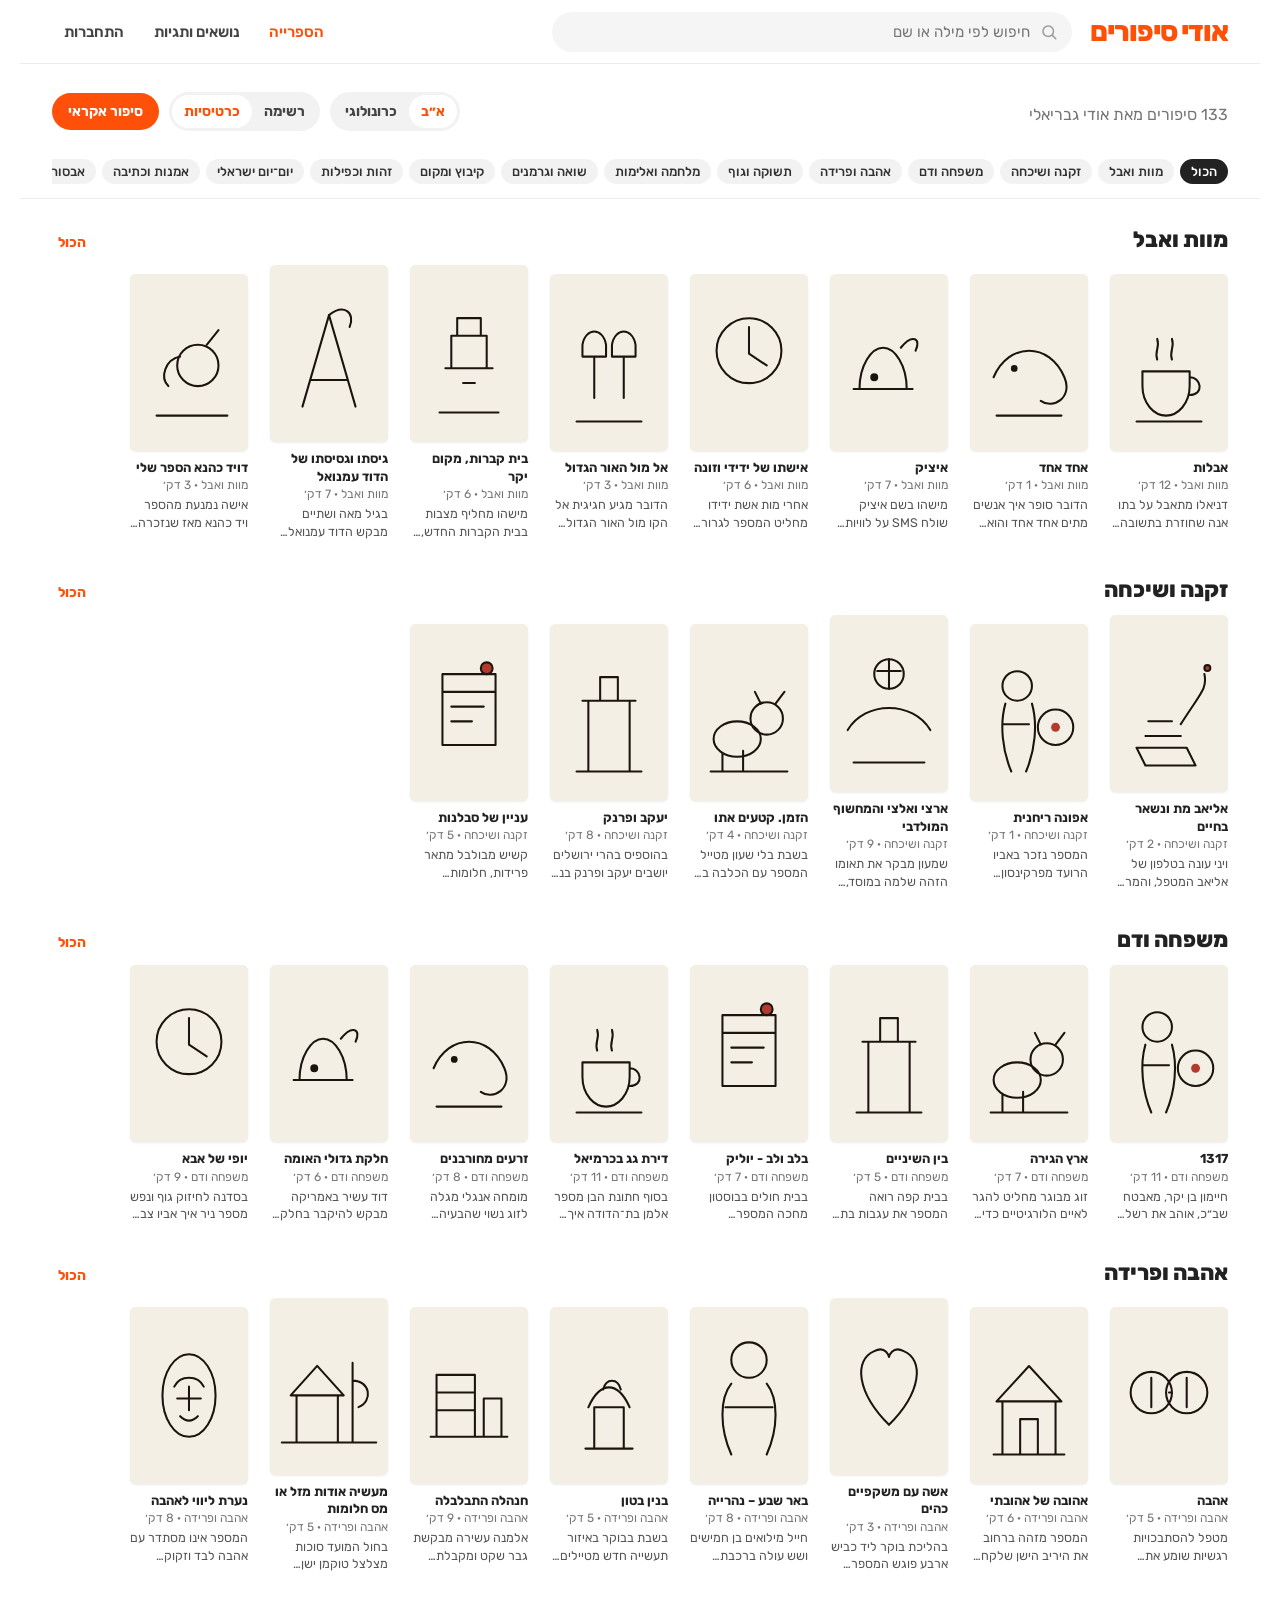
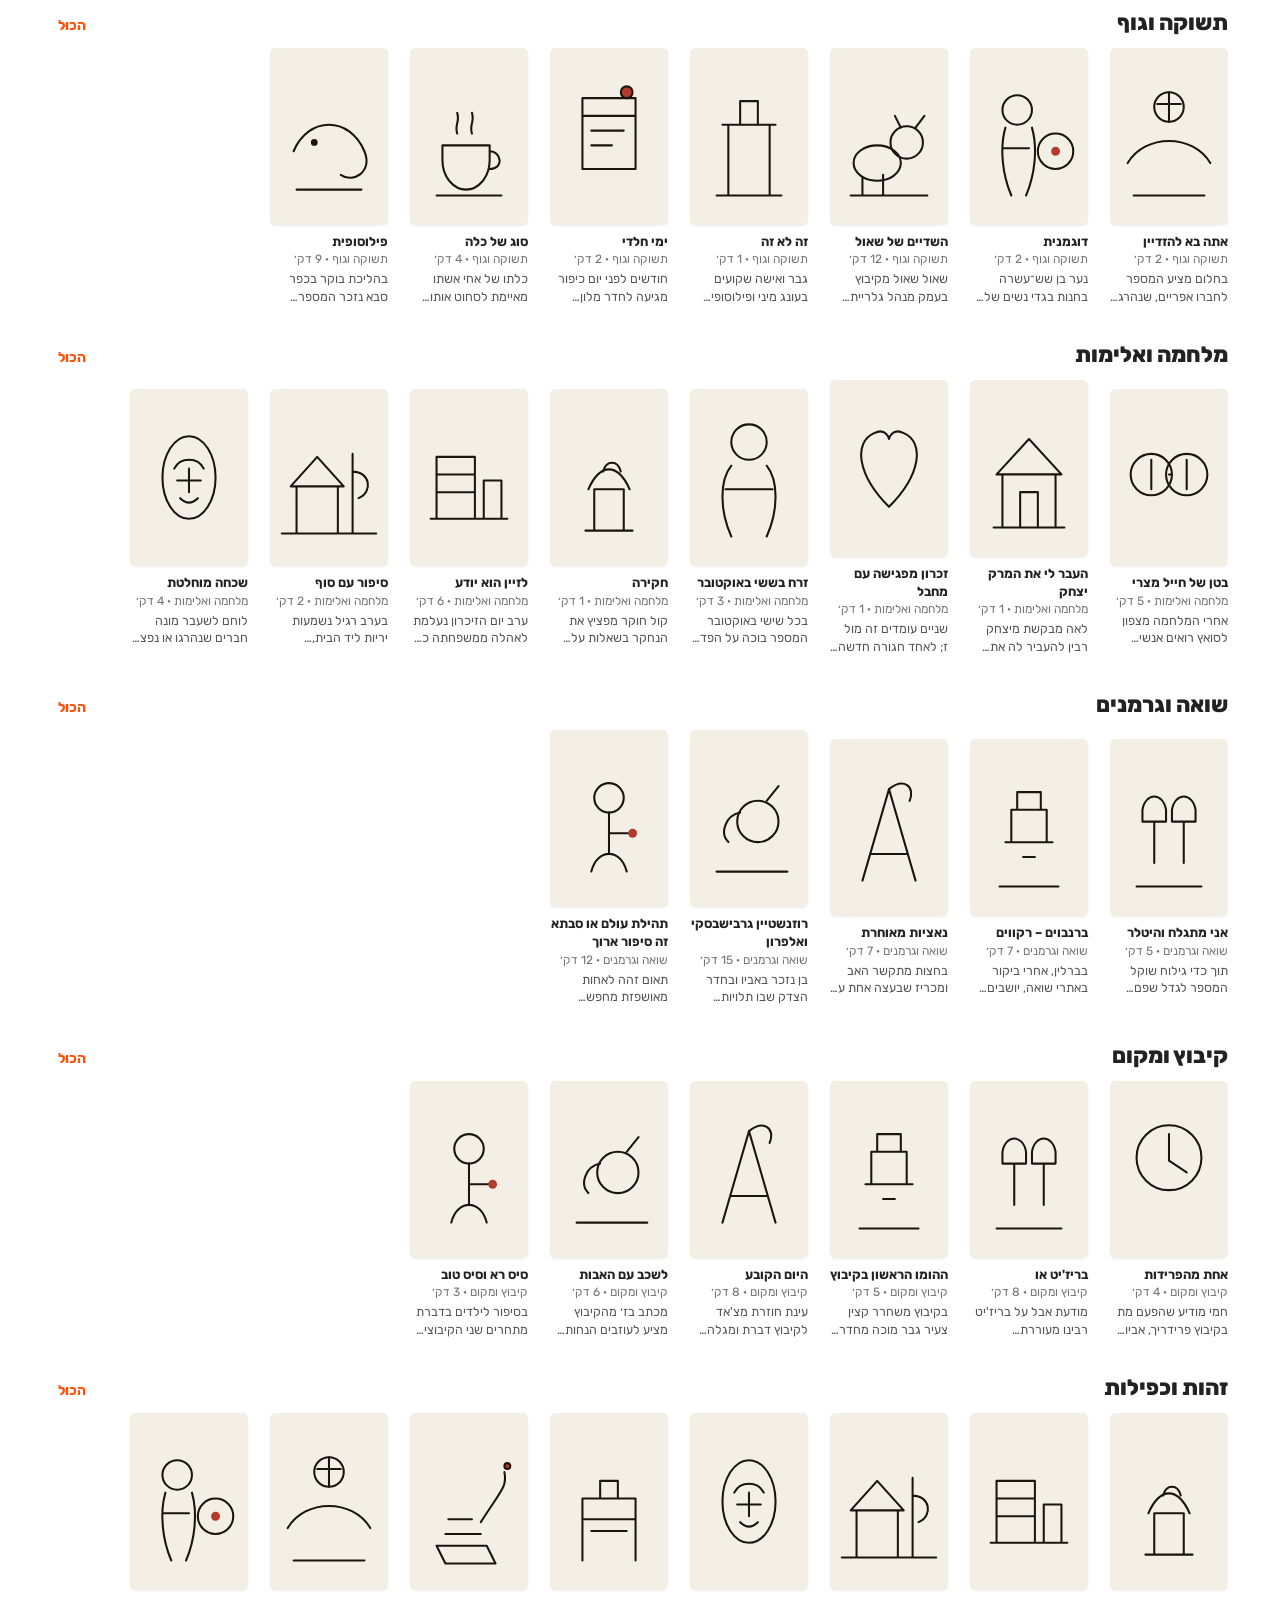
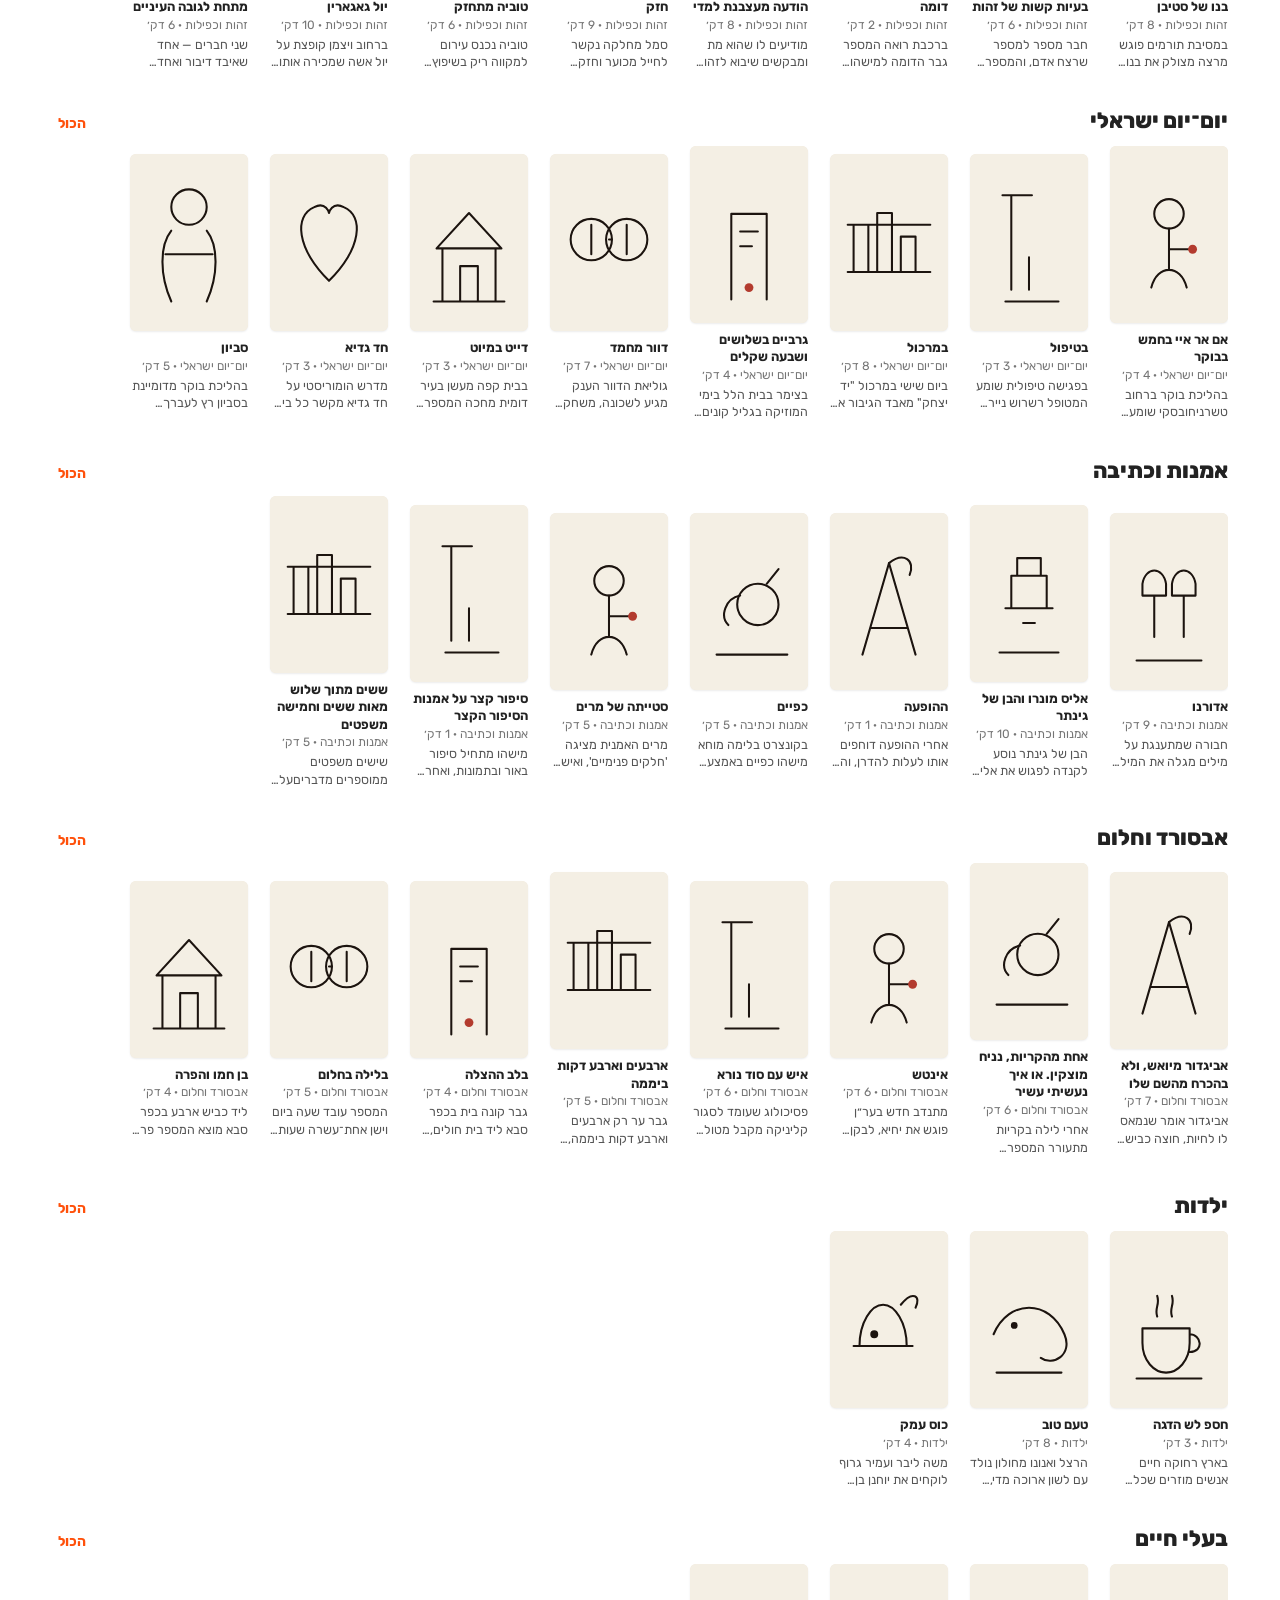
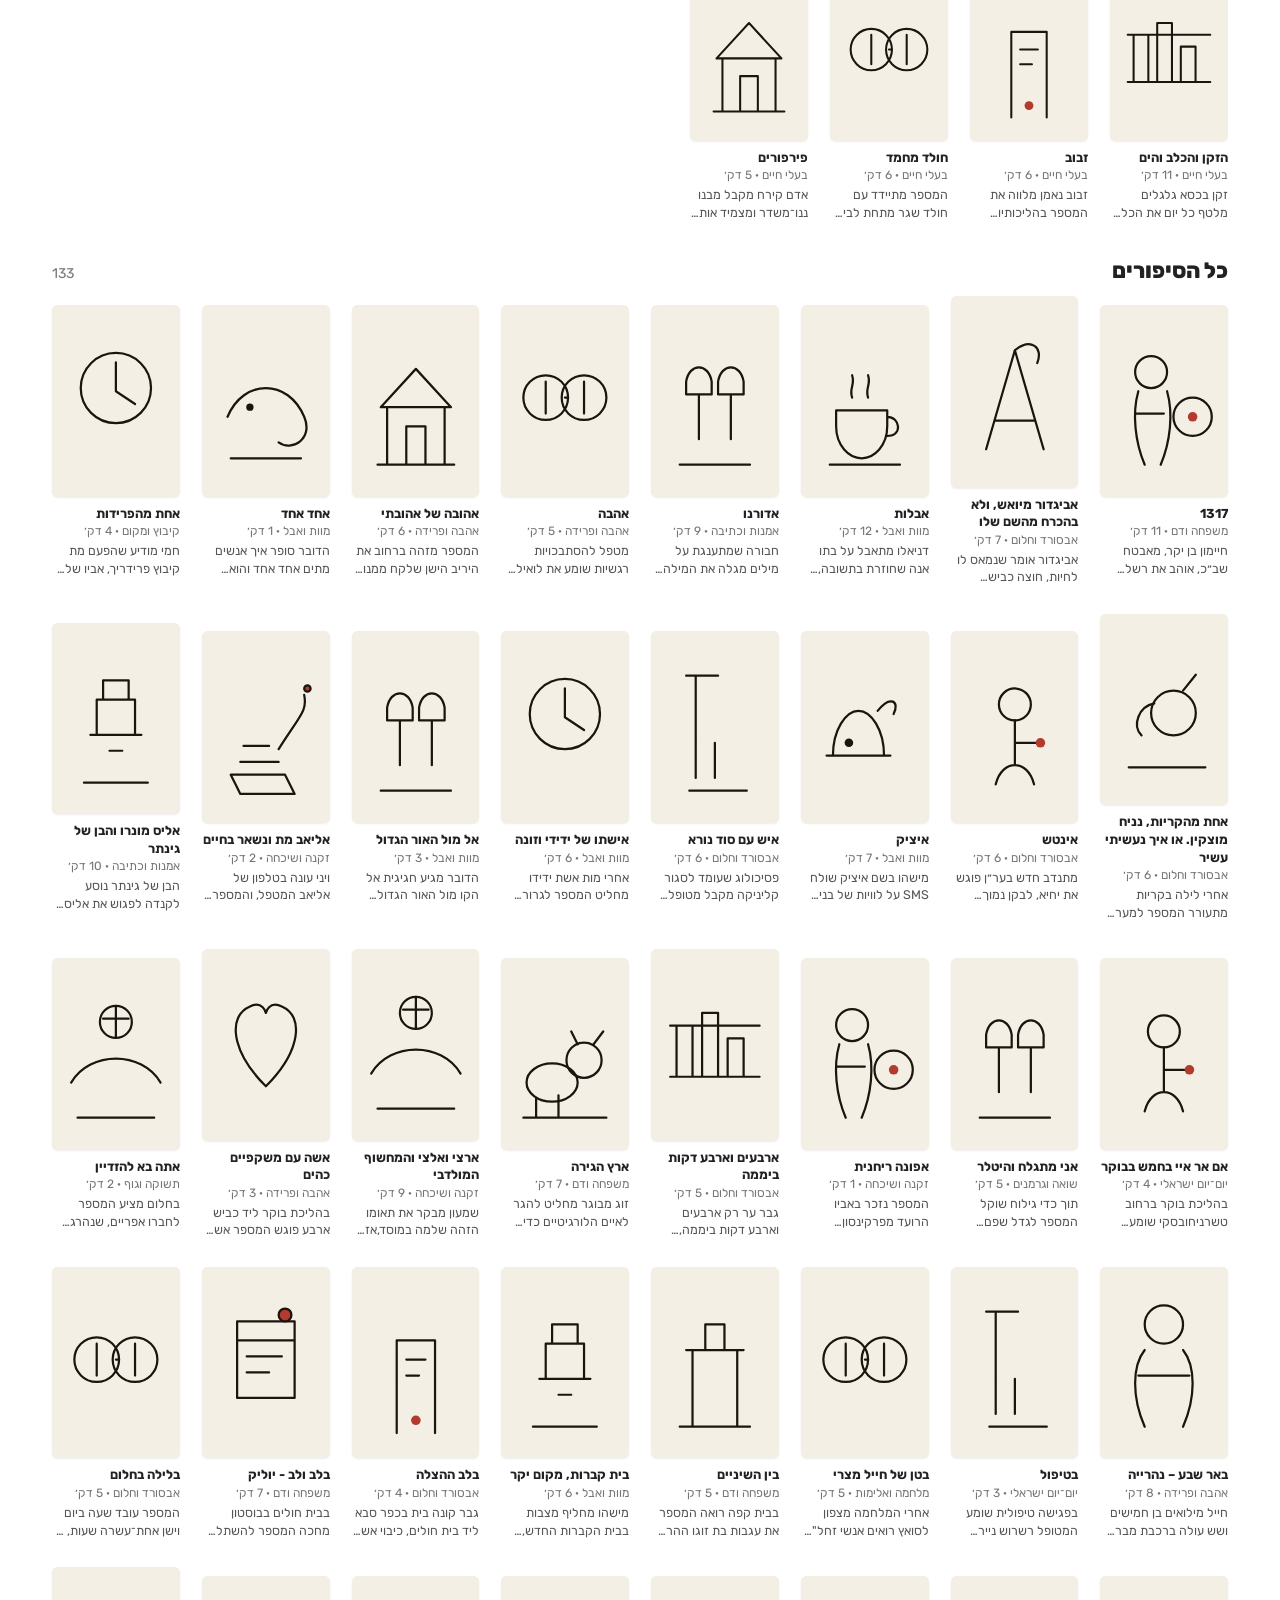
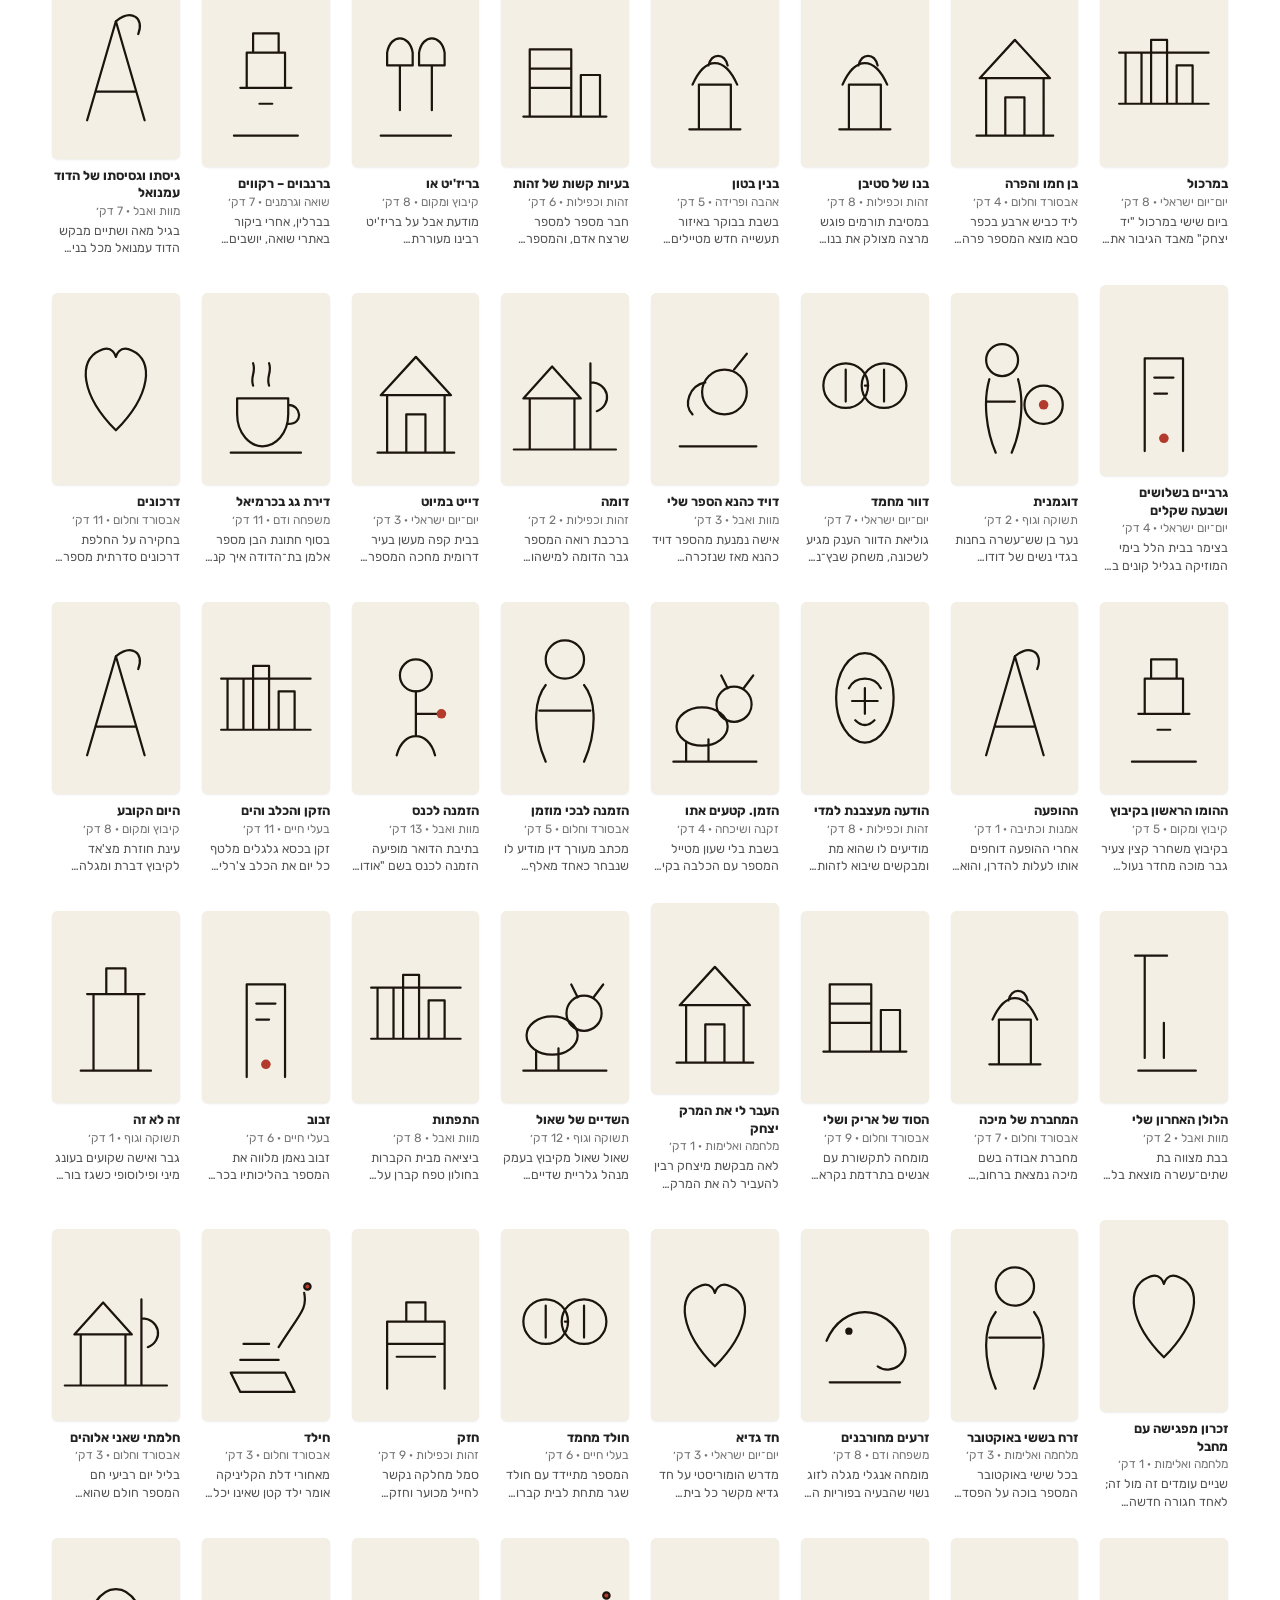
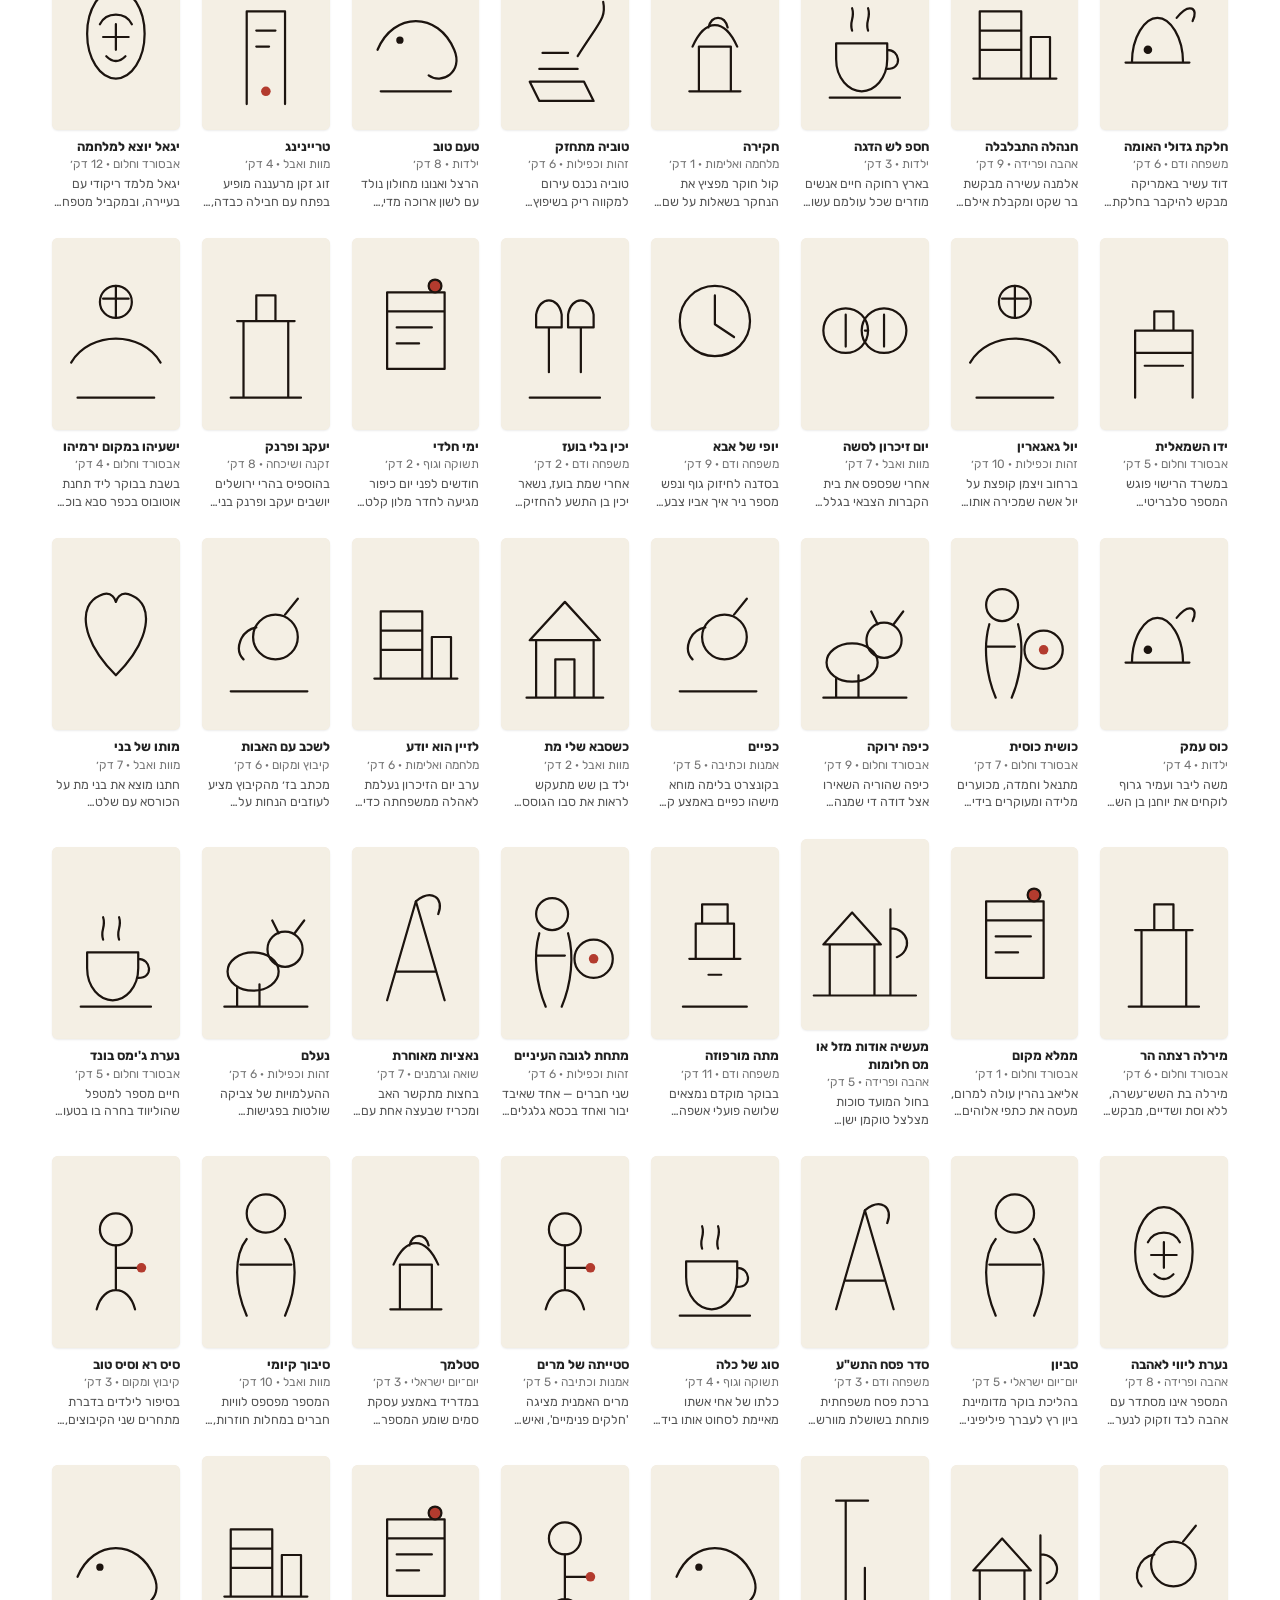
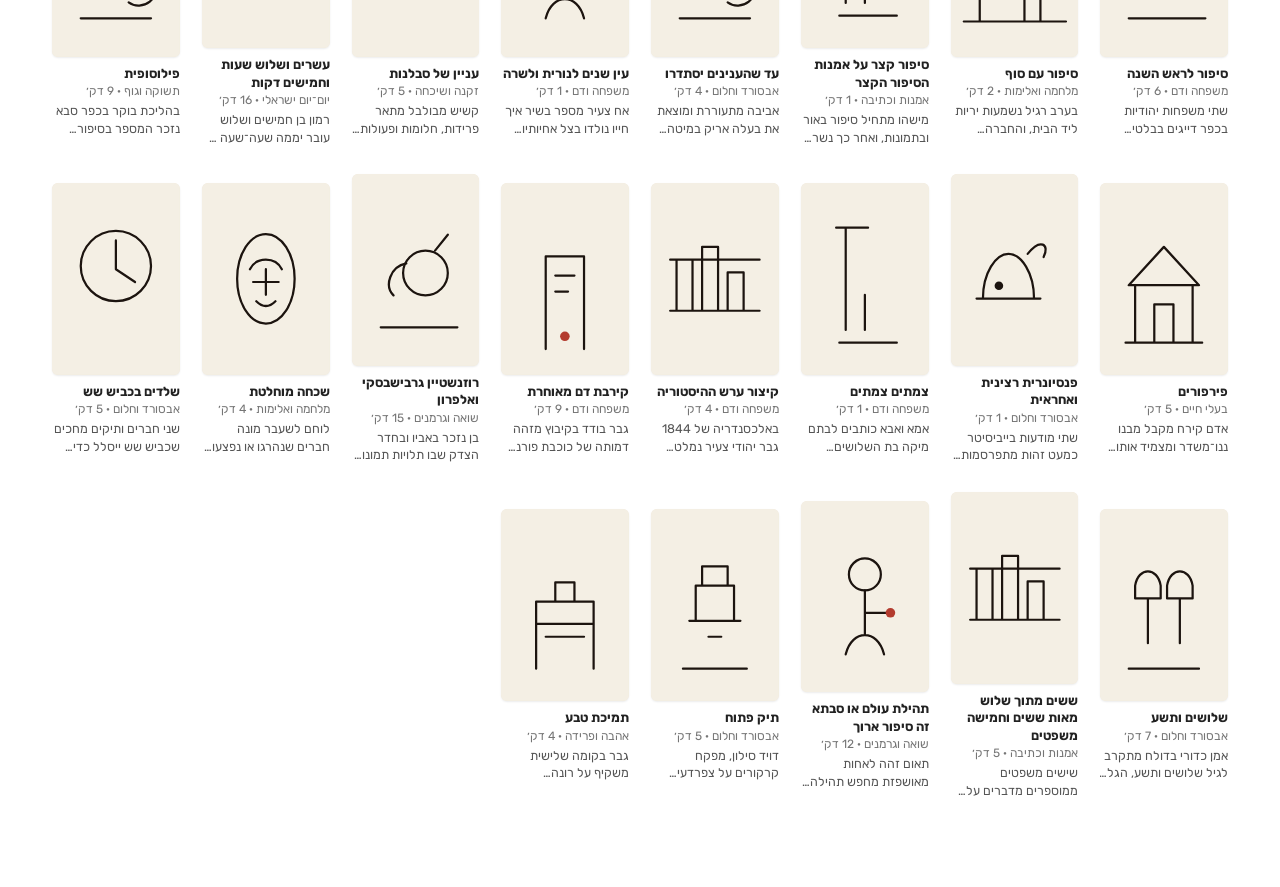
==== editor.html @ 4ca37536 "Let authorized readers add and edit extra stories from the site. Original stories stay in their own " ====
<!DOCTYPE html>
<html lang="he" dir="rtl">
<head>
<meta charset="utf-8">
<meta http-equiv="refresh" content="0; url=index.html">
<title>אודי סיפורים</title>
</head>
<body>
<script>location.replace("index.html");</script>
</body>
</html>
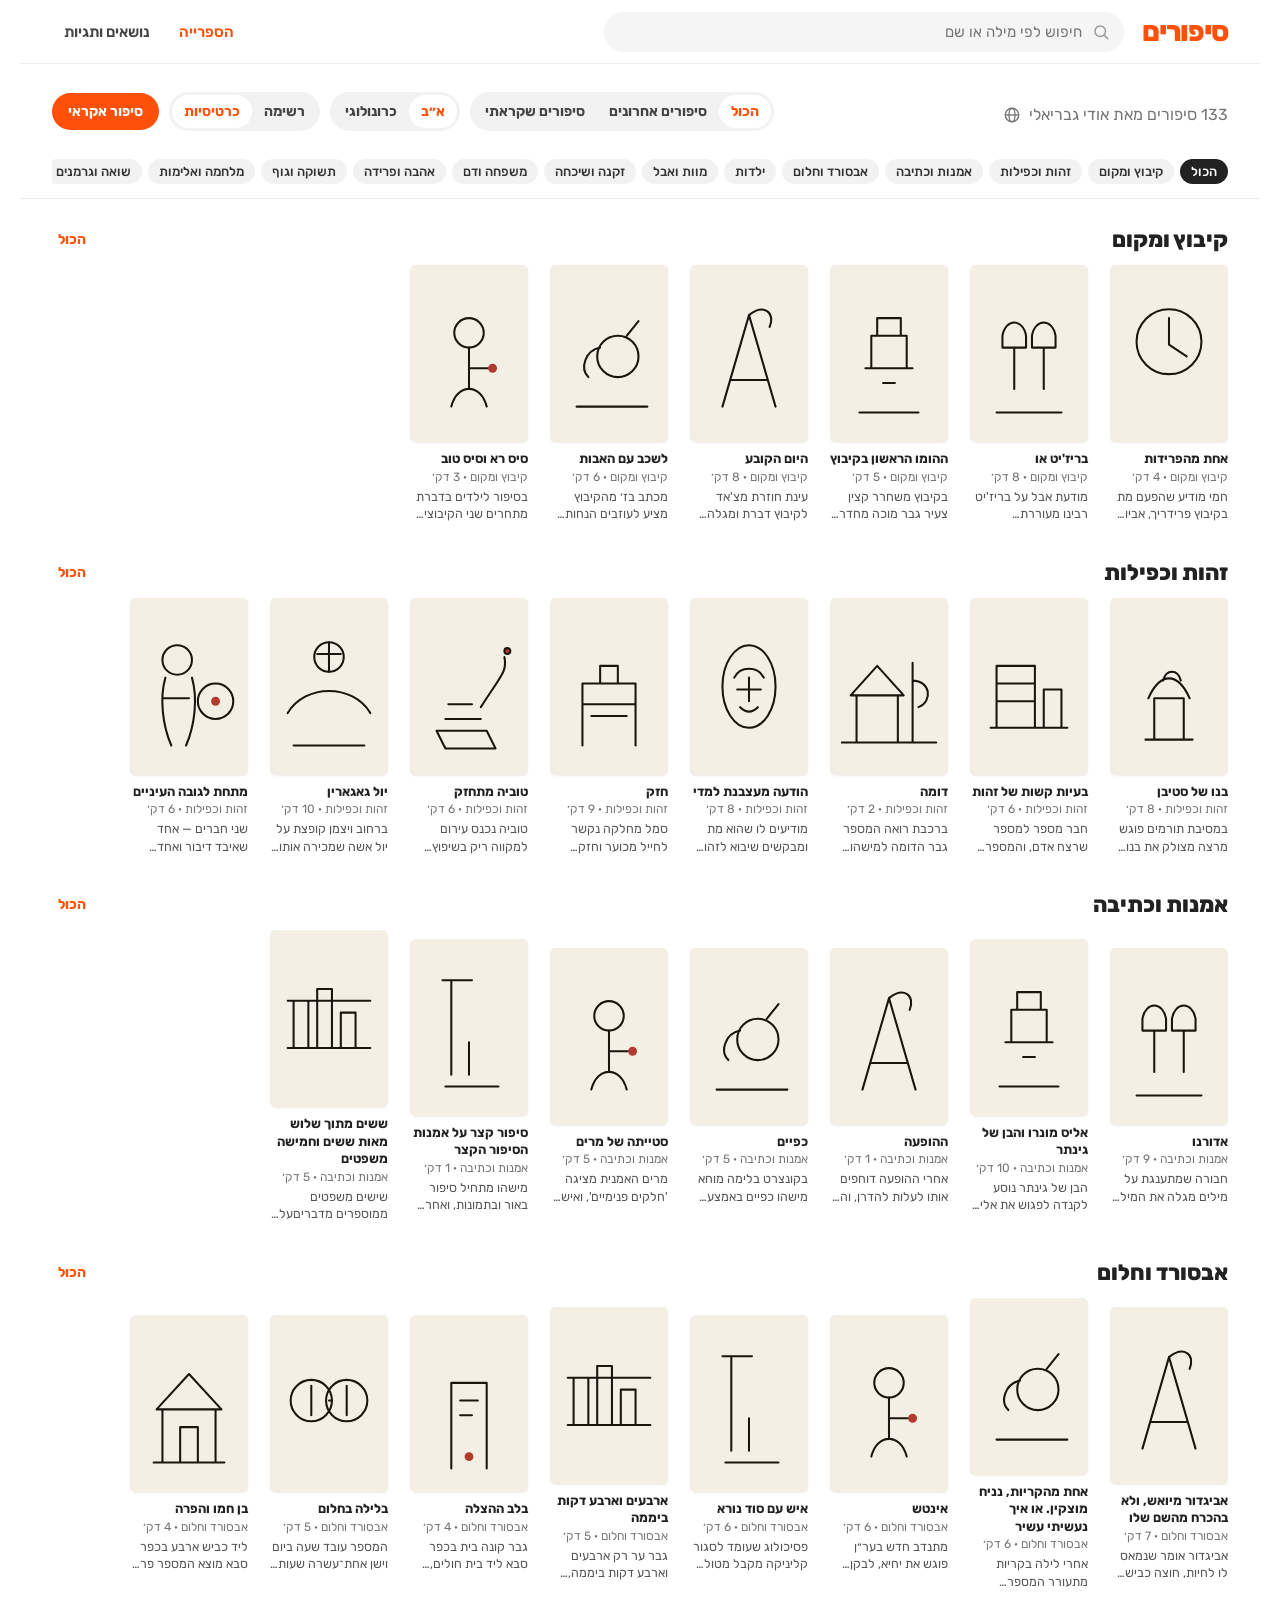
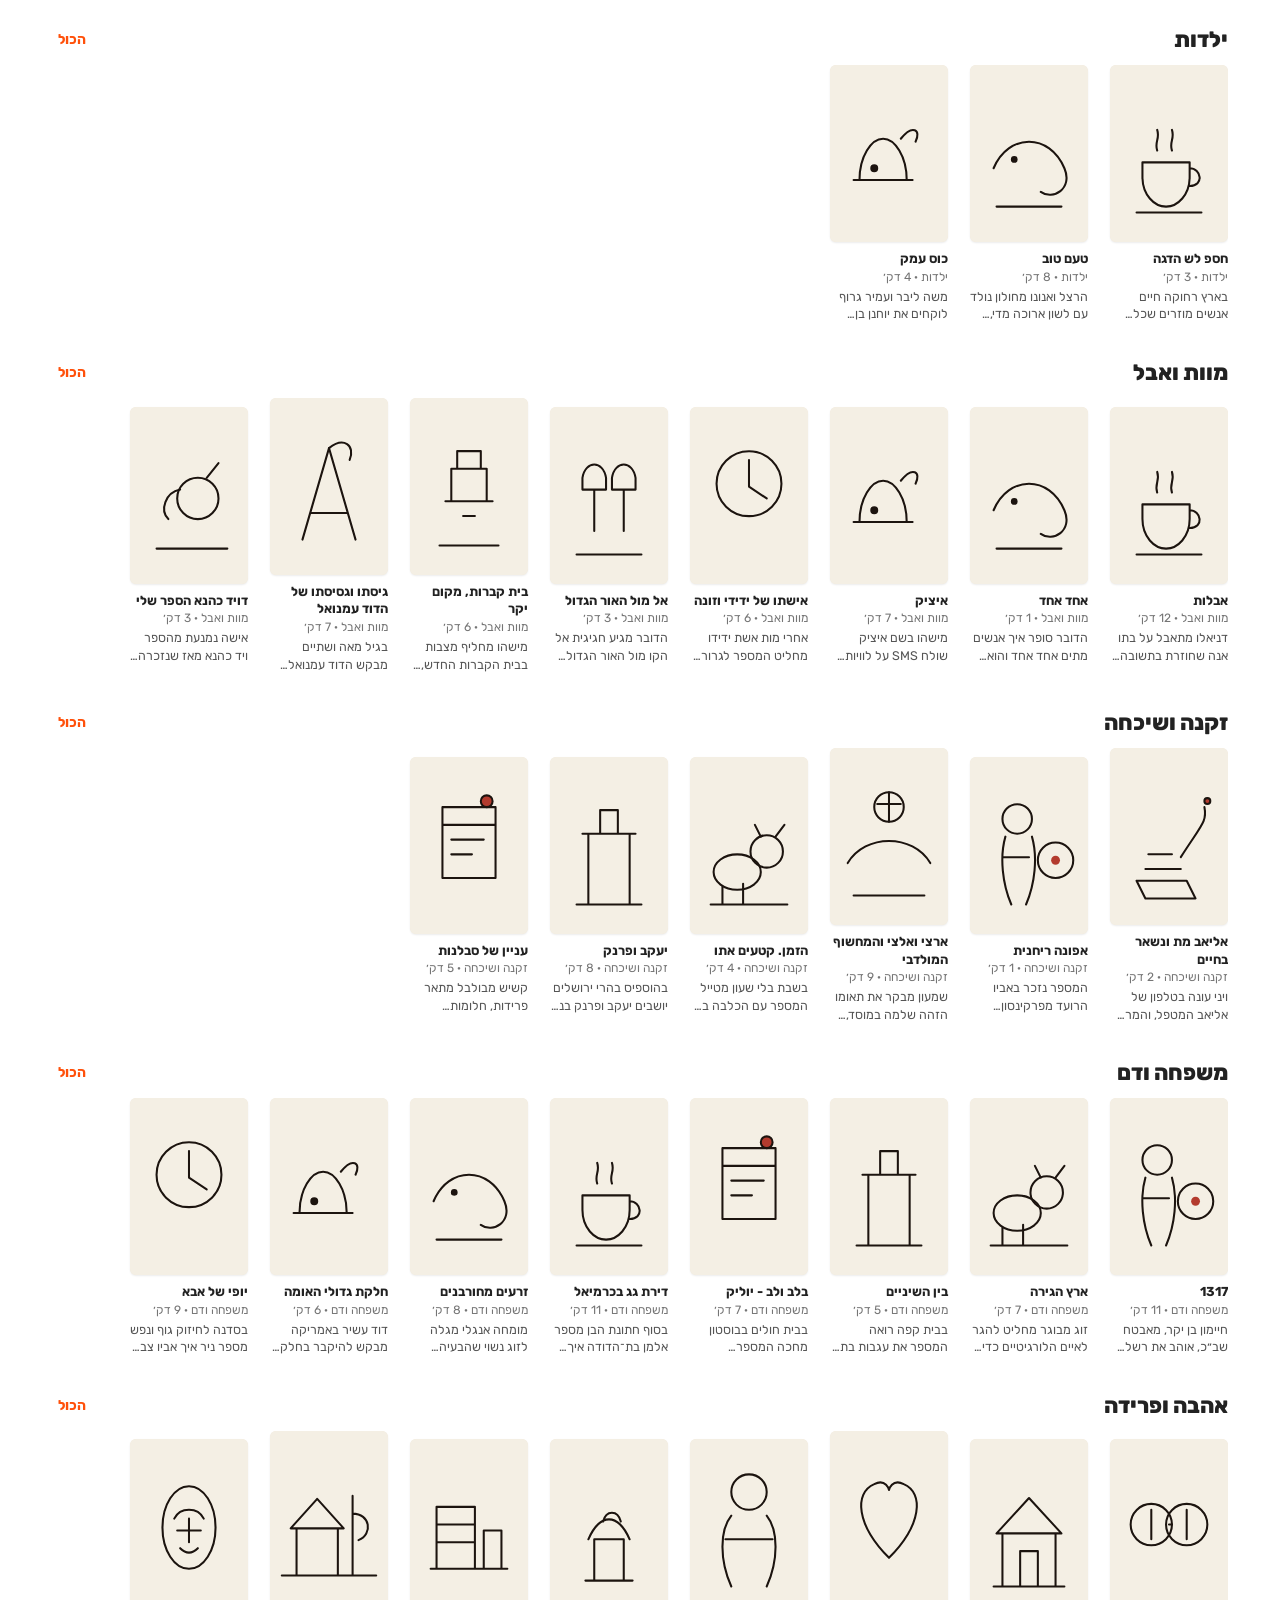
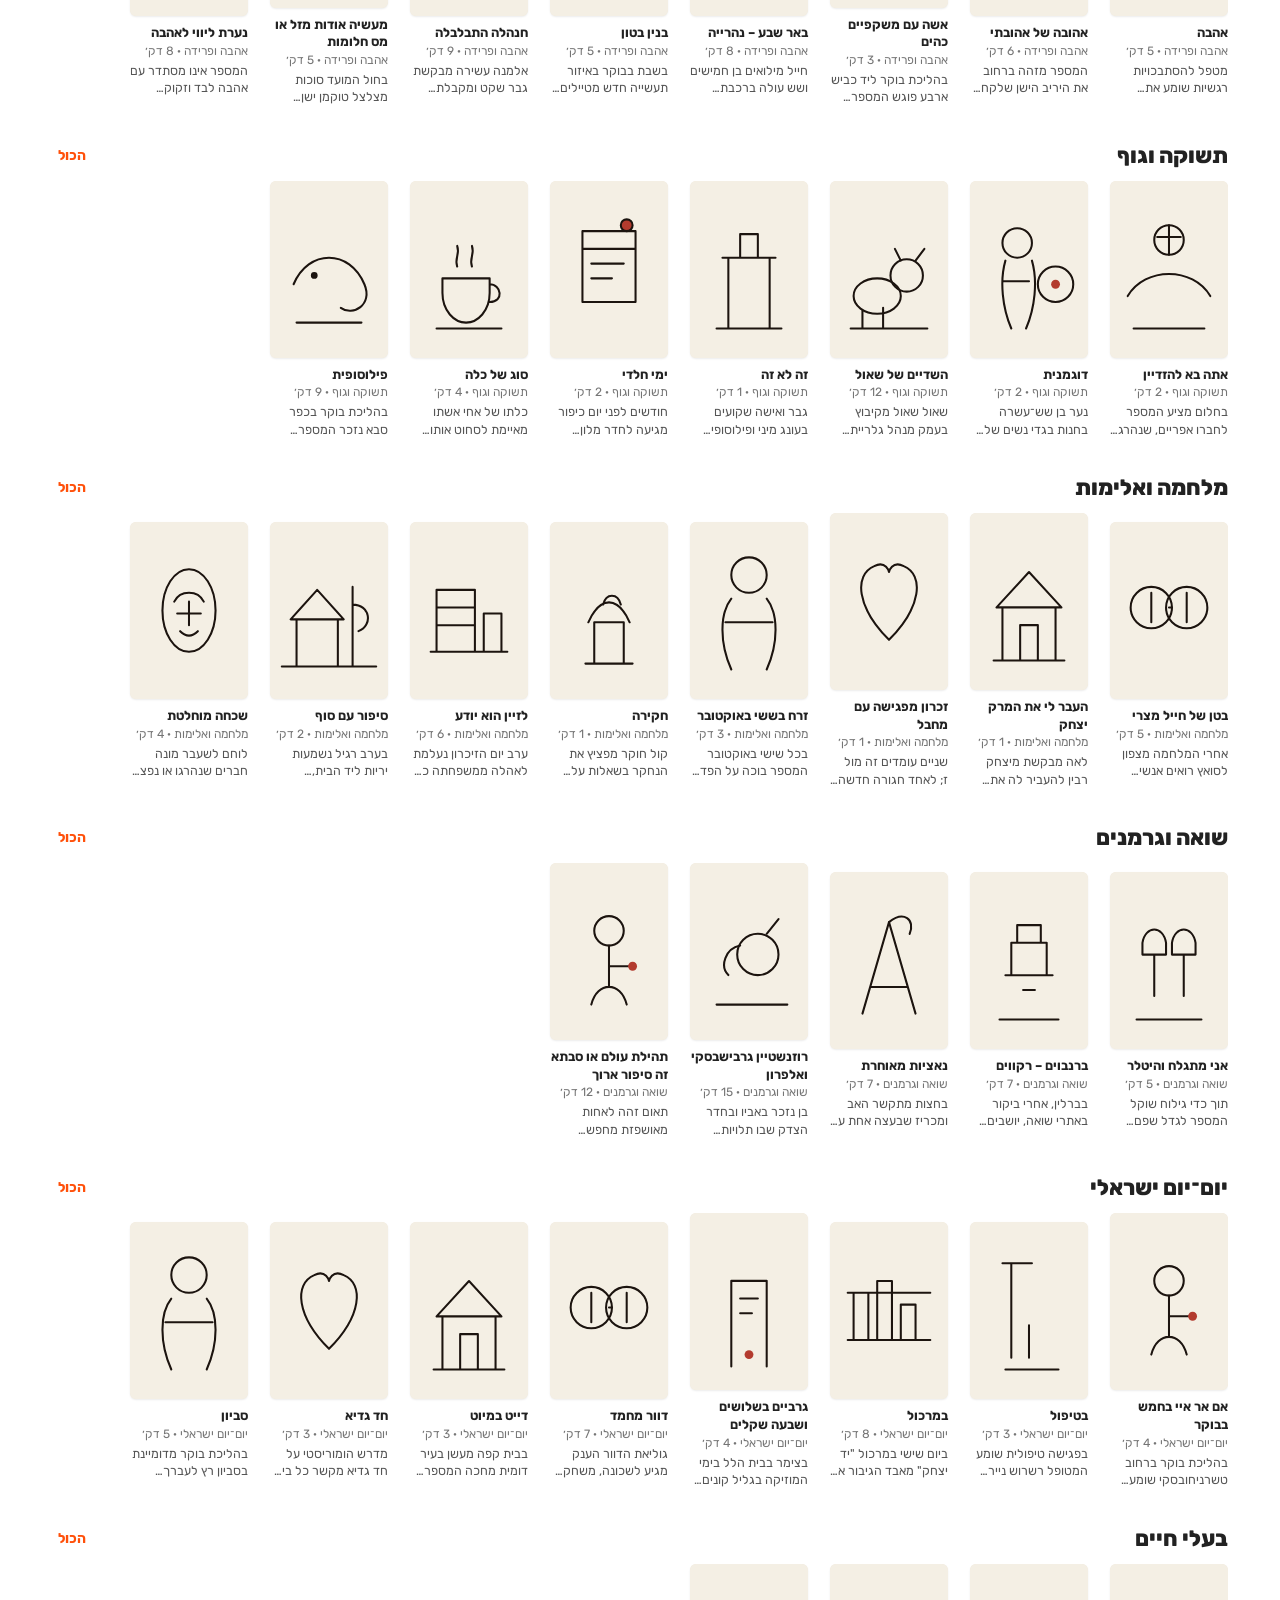
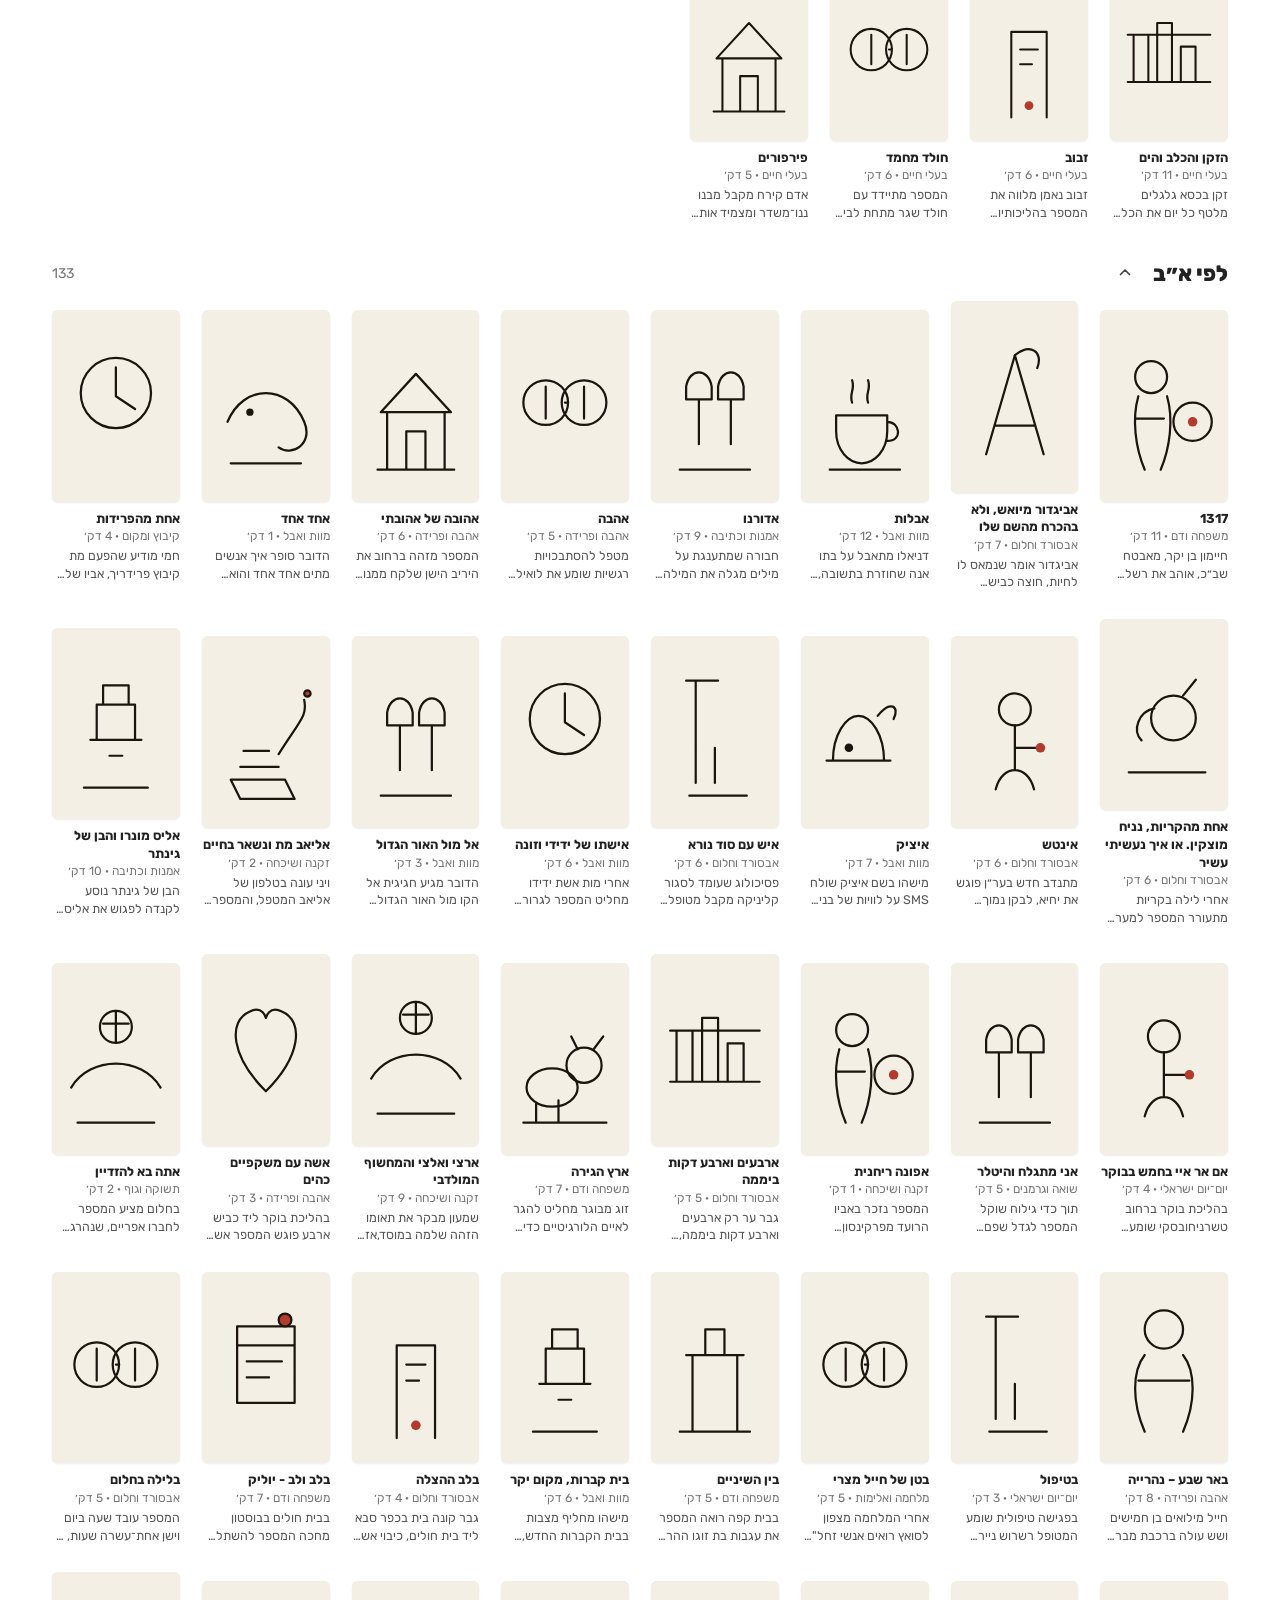
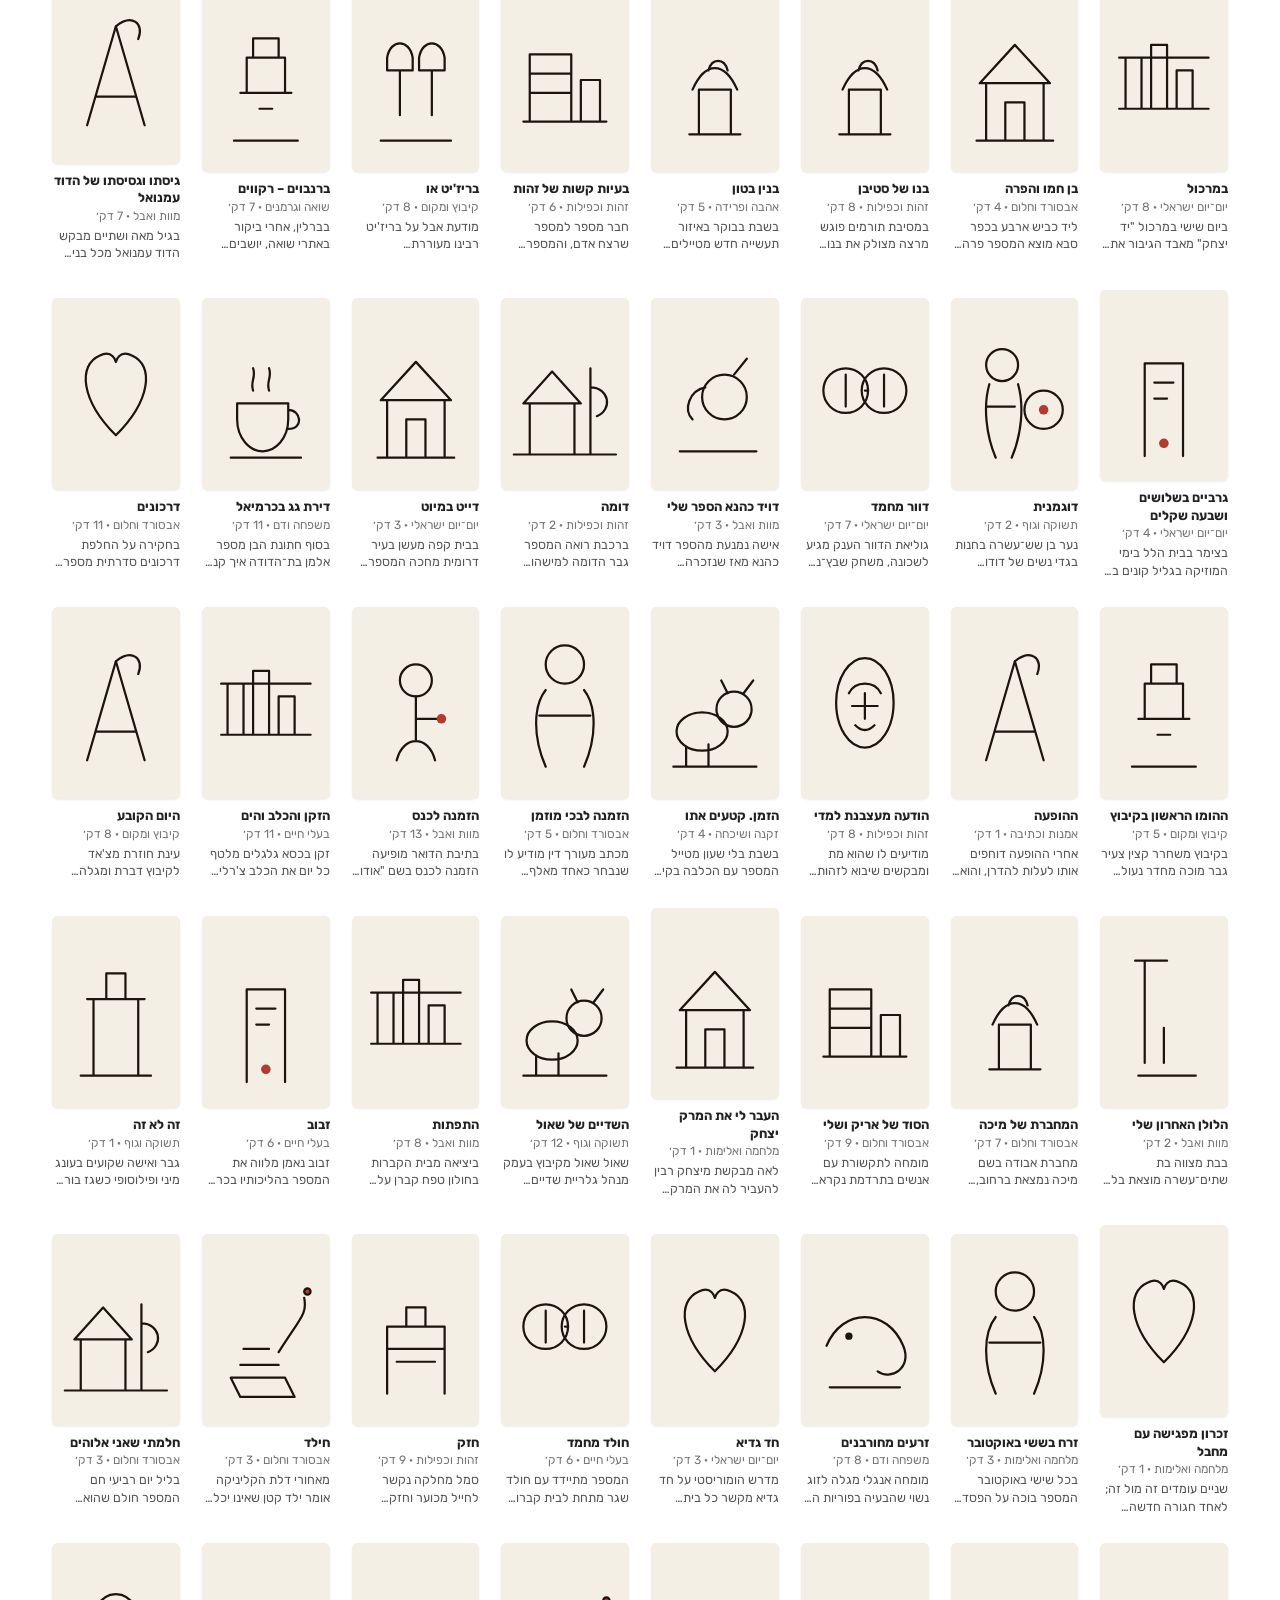
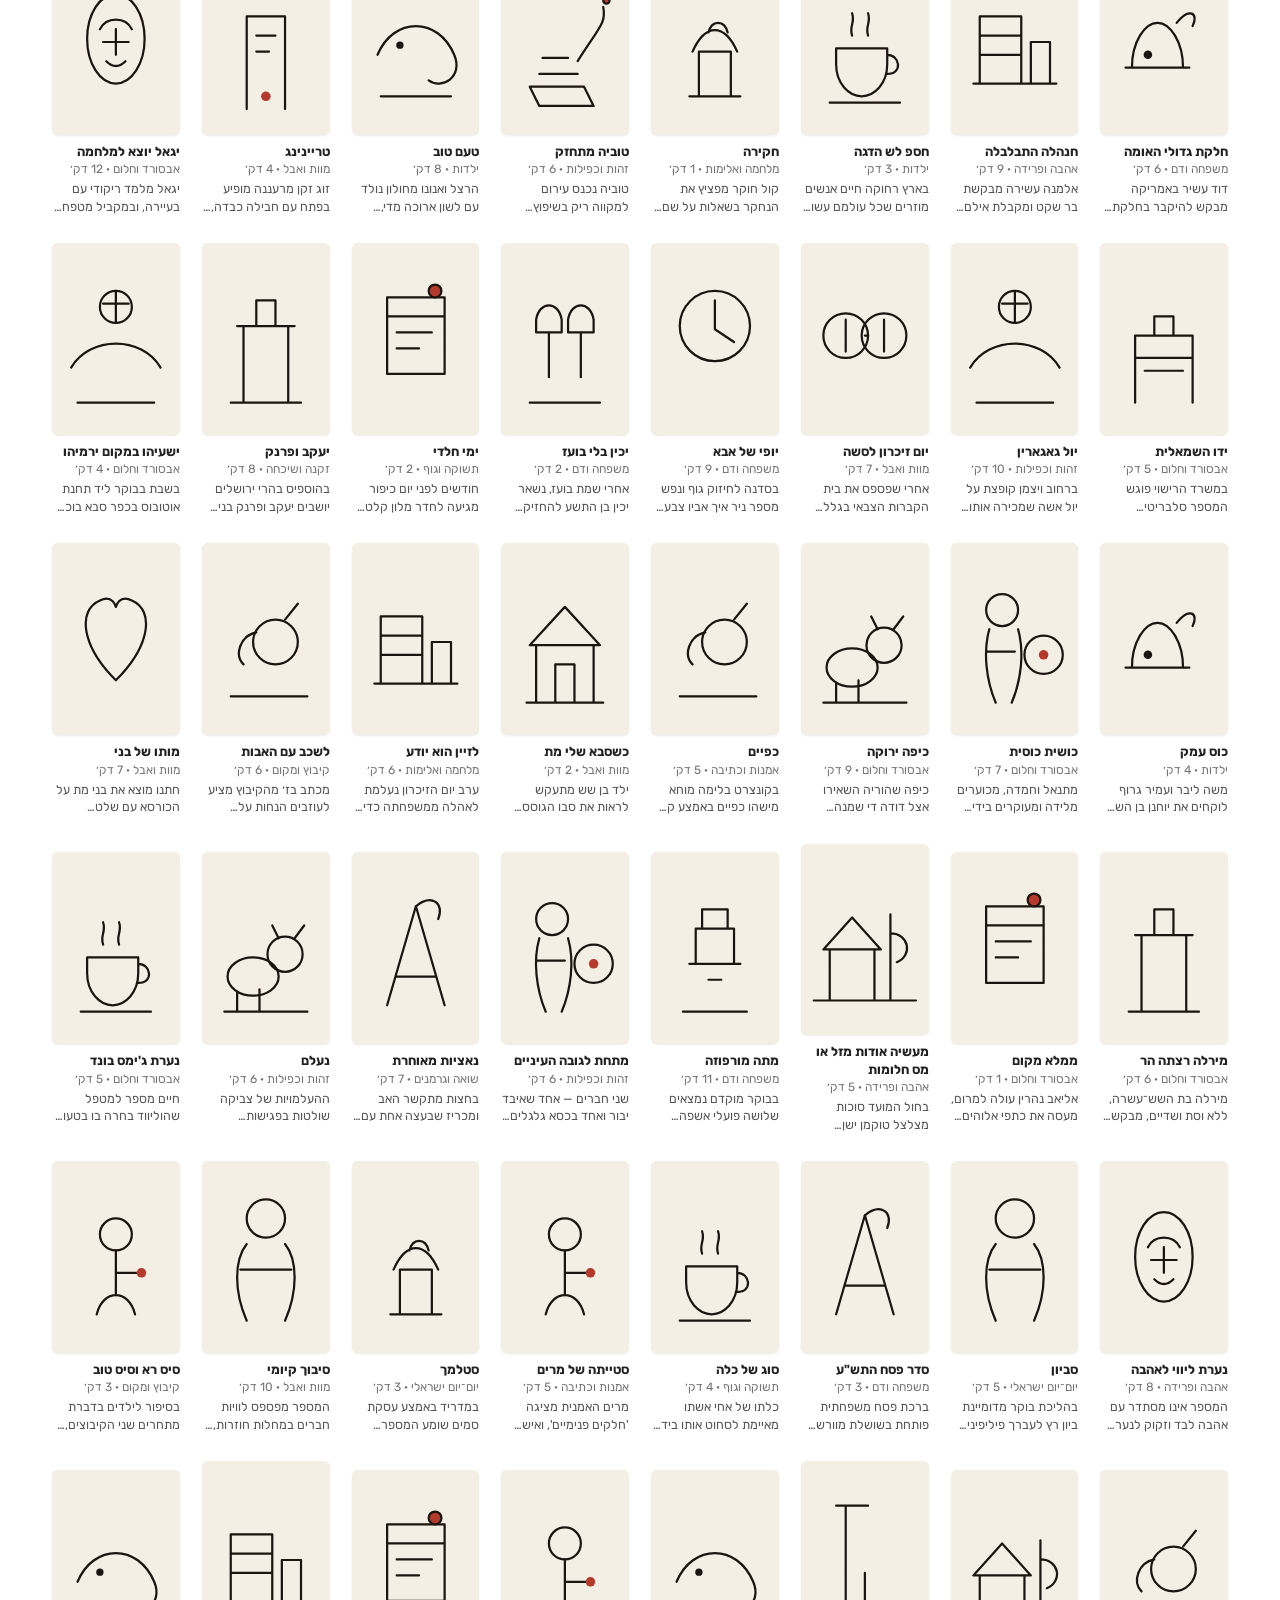
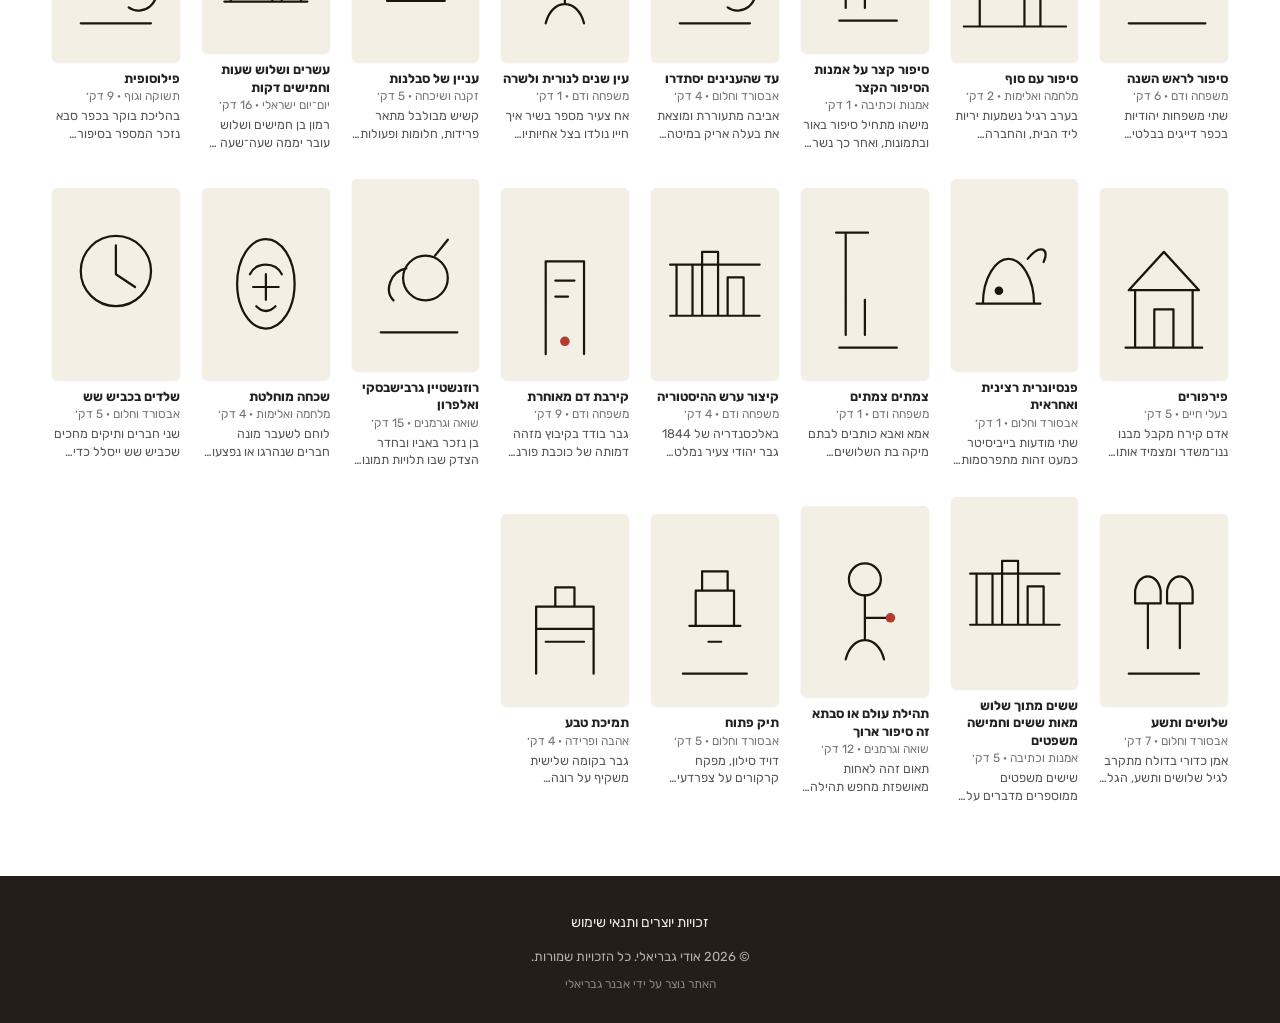
==== commit 89d01b58: "Rename the site to סיפורים, return from a story to the previous page, and keep the older writing dat" ====
--- a/editor.html
+++ b/editor.html
@@ -3,7 +3,7 @@
 <head>
 <meta charset="utf-8">
 <meta http-equiv="refresh" content="0; url=index.html">
-<title>אודי סיפורים</title>
+<title>סיפורים</title>
 </head>
 <body>
 <script>location.replace("index.html");</script>
